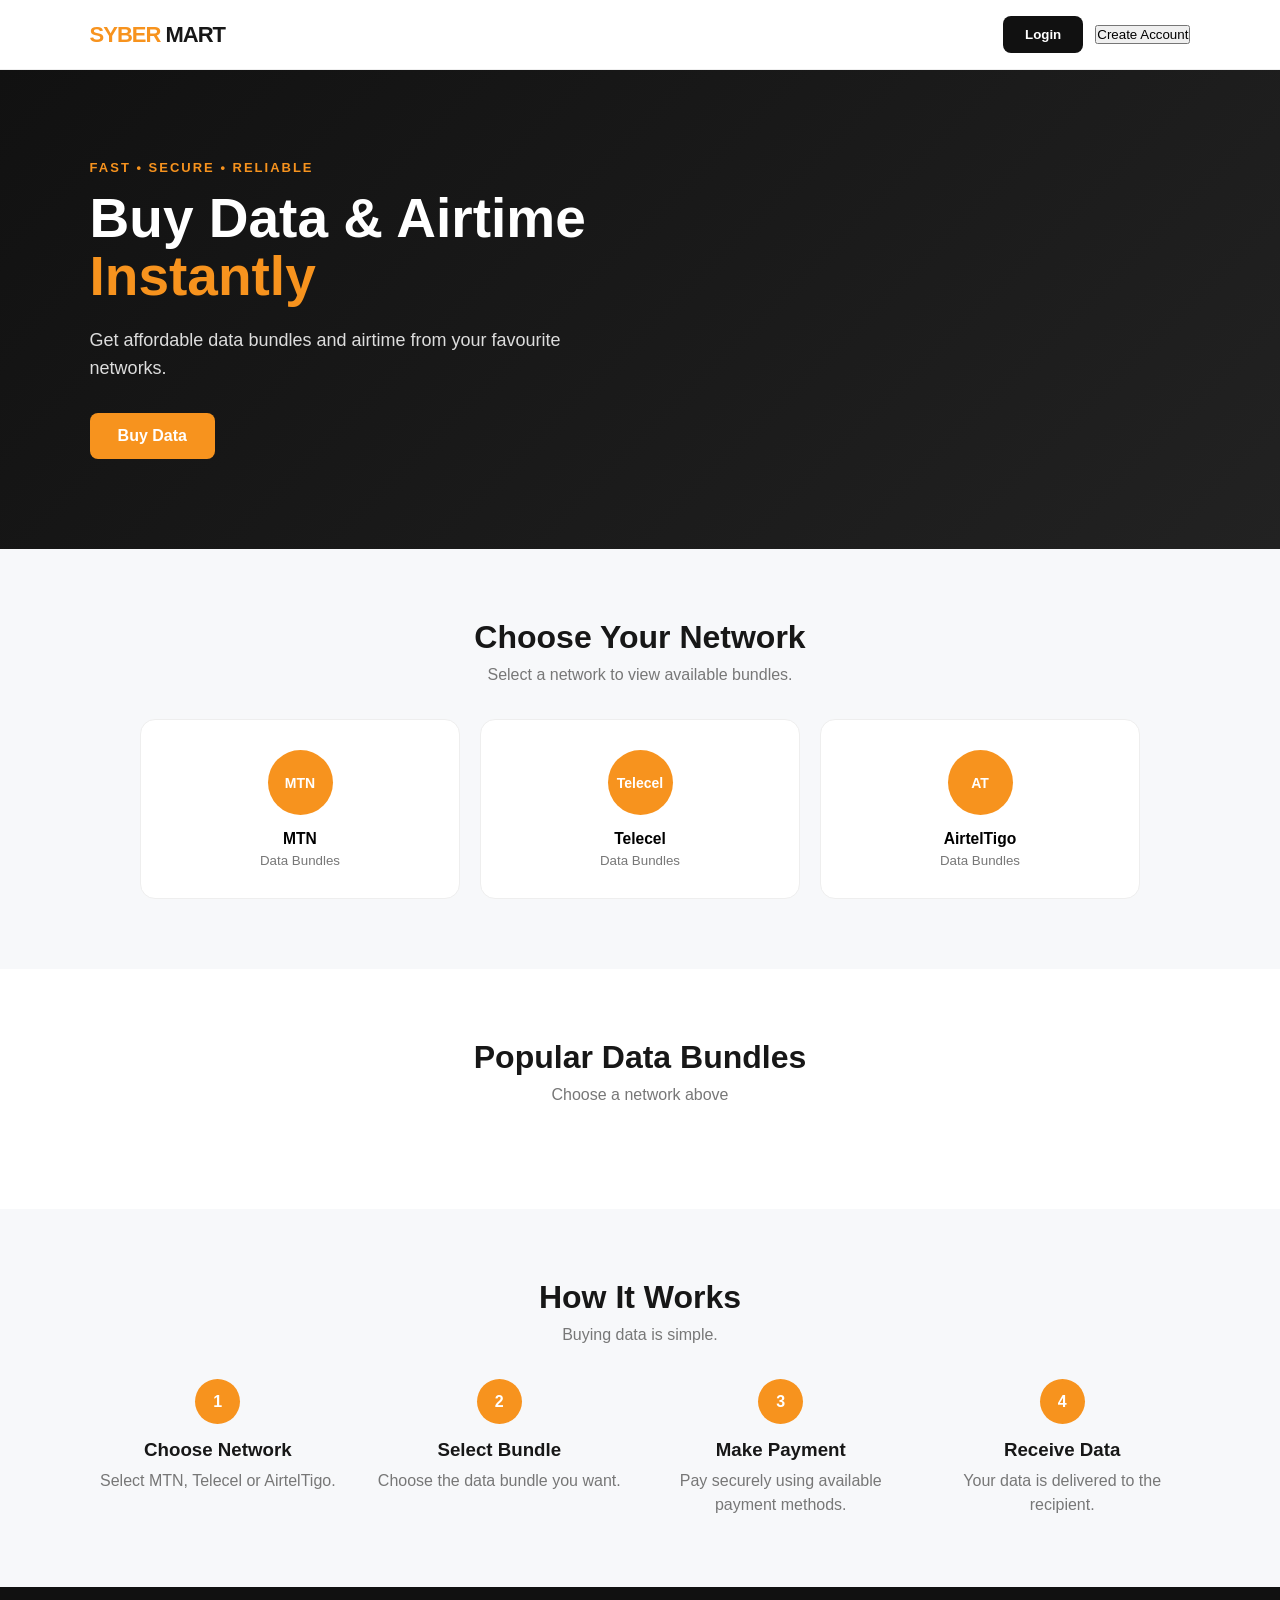
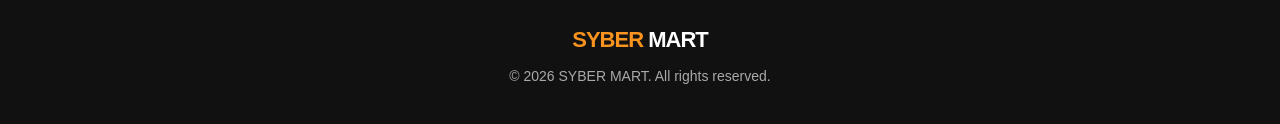
==== index.html @ 3a2d7b35 "Update index.html" ====
<!DOCTYPE html>
<html lang="en">
<head>
    <meta charset="UTF-8">
    <meta name="viewport" content="width=device-width, initial-scale=1.0">

    <title>SYBER MART - Data & Airtime</title>

    <link rel="stylesheet" href="style.css">
</head>

<body>

    <!-- HEADER -->
    <header class="header">
        <div class="logo">
            <span>SYBER</span> MART
        </div>

        <div class="header-actions">
            <button id="loginBtn" class="login-btn" type="button">
                Login
            </button>
            <button id="createAccountBtn" class="createAccount-btn" type="button">
                Create Account
            </button>
            <button id="menuBtn" class="menu-btn" type="button" aria-label="Open menu">
                ☰
            </button>
        </div>
    </header>

    <!-- HERO -->
    <section class="hero">
        <div class="hero-content">
            <p class="hero-small">FAST • SECURE • RELIABLE</p>

            <h1>
                Buy Data & Airtime
                <br>
                <span>Instantly</span>
            </h1>

            <p class="hero-text">
                Get affordable data bundles and airtime
                from your favourite networks.
            </p>

            <button class="hero-btn" type="button" onclick="scrollToBundles()">
                Buy Data
            </button>
        </div>
    </section>

    <!-- NETWORKS -->
    <section class="section">
        <div class="section-title">
            <h2>Choose Your Network</h2>
            <p>Select a network to view available bundles.</p>
        </div>

        <div class="network-grid">
            <button class="network-card mtn" type="button" onclick="selectNetwork('MTN')">
                <div class="network-logo">MTN</div>
                <h3>MTN</h3>
                <p>Data Bundles</p>
            </button>

            <button class="network-card telecel" type="button" onclick="selectNetwork('Telecel')">
                <div class="network-logo">Telecel</div>
                <h3>Telecel</h3>
                <p>Data Bundles</p>
            </button>

            <button class="network-card airteltigo" type="button" onclick="selectNetwork('AirtelTigo')">
                <div class="network-logo">AT</div>
                <h3>AirtelTigo</h3>
                <p>Data Bundles</p>
            </button>
        </div>
    </section>

    <!-- DATA BUNDLES -->
    <section class="section bundles-section" id="bundles">
        <div class="section-title">
            <h2>Popular Data Bundles</h2>
            <p id="selectedNetwork">Choose a network above</p>
        </div>

        <div id="bundleContainer" class="bundle-grid">
            <!-- Bundles are loaded by JavaScript -->
        </div>
    </section>

    <!-- HOW IT WORKS -->
    <section class="how-section">
        <div class="section-title">
            <h2>How It Works</h2>
            <p>Buying data is simple.</p>
        </div>

        <div class="steps">
            <div class="step">
                <div class="step-number">1</div>
                <h3>Choose Network</h3>
                <p>Select MTN, Telecel or AirtelTigo.</p>
            </div>

            <div class="step">
                <div class="step-number">2</div>
                <h3>Select Bundle</h3>
                <p>Choose the data bundle you want.</p>
            </div>

            <div class="step">
                <div class="step-number">3</div>
                <h3>Make Payment</h3>
                <p>Pay securely using available payment methods.</p>
            </div>

            <div class="step">
                <div class="step-number">4</div>
                <h3>Receive Data</h3>
                <p>Your data is delivered to the recipient.</p>
            </div>
        </div>
    </section>

    <!-- FOOTER -->
    <footer class="footer">
        <div class="logo">
            <span>SYBER</span> MART
        </div>
        <p>© 2026 SYBER MART. All rights reserved.</p>
    </footer>

    <!-- LOGIN MODAL -->
    <div id="loginModal" class="modal" role="dialog" aria-modal="true" aria-labelledby="loginTitle">
        <div class="modal-box">
            <button class="close-btn" type="button" onclick="closeLogin()" aria-label="Close login">×</button>

            <h2 id="loginTitle">Welcome Back</h2>
            <p>Login to your SYBER MART account.</p>

            <form id="loginForm">
                <input
                    type="email"
                    id="loginEmail"
                    name="email"
                    placeholder="Email address"
                    autocomplete="email"
                    required
                >

                <input
                    type="password"
                    id="loginPassword"
                    name="password"
                    placeholder="Password"
                    autocomplete="current-password"
                    required
                >

                <p id="loginMessage" role="status" aria-live="polite"></p>

                <button type="submit" class="submit-btn">
                    Login
                </button>
            </form>

            <p class="signup-text">
                Don't have an account?
                <a href="#createaccountmodal" id="showSignupLink">Create one</a>
            </p>
        </div>
    </div>

    <!-- CREATE ACCOUNT MODAL -->
    <div id="createaccountmodal" class="modal" role="dialog" aria-modal="true" aria-labelledby="signupTitle">
        <div class="modal-box">
            <button class="close-btn" type="button" onclick="closesignup()" aria-label="Close account creation">×</button>

            <h2 id="signupTitle">Welcome To SYBER MART</h2>
            <p>Create your SYBER MART account.</p>

            <form id="signupForm">
                <input
                    type="email"
                    id="signupEmail"
                    name="email"
                    placeholder="Email address"
                    autocomplete="email"
                    required
                >

                <input
                    type="password"
                    id="signupPassword"
                    name="new-password"
                    placeholder="Password (at least 6 characters)"
                    autocomplete="new-password"
                    minlength="6"
                    required
                >

                <p id="signupMessage" role="status" aria-live="polite"></p>

                <button type="submit" class="submit-btn">
                    Create Account
                </button>
            </form>

            <p class="signup-text">
                Already have an account?
                <a href="#loginModal" id="showLoginLink">Log in</a>
            </p>
        </div>
    </div>

    <!-- DATA PURCHASE MODAL -->
    <div id="purchaseModal" class="modal">
        <div class="modal-box">
            <button class="close-btn" type="button" onclick="closePurchase()" aria-label="Close purchase">×</button>

            <h2>Buy Data Bundle</h2>
            <p>Confirm your bundle and recipient details.</p>

            <div class="order-summary">
                <p>Network: <strong id="orderNetwork"></strong></p>
                <p>Bundle: <strong id="orderSize"></strong></p>
                <p>Price: <strong id="orderPrice"></strong></p>
            </div>

            <form id="purchaseForm">
                <label for="recipientPhone">Recipient phone number</label>
                <input
                    type="tel"
                    id="recipientPhone"
                    placeholder="e.g. 0241234567"
                    inputmode="tel"
                    autocomplete="tel"
                    required
                >

                <p id="purchaseMessage" role="status" aria-live="polite"></p>

                <button type="submit" class="submit-btn">
                    Place Order
                </button>
            </form>

            <p class="signup-text">
                Demo only — no payment will be taken and no data will be sent.
            </p>
        </div>
    </div>

    <script src="app.js"></script>

    <!-- Modal opening and switching; authentication is handled by app.js. -->
    <script>
        const loginModalElement = document.getElementById("loginModal");
        const signupModalElement = document.getElementById("createaccountmodal");

        function openLogin() {
            signupModalElement.style.display = "none";
            loginModalElement.style.display = "flex";
        }

        function closeLogin() {
            loginModalElement.style.display = "none";
        }

        function openSignup() {
            loginModalElement.style.display = "none";
            signupModalElement.style.display = "flex";
        }

        function closesignup() {
            signupModalElement.style.display = "none";
        }

        document.getElementById("loginBtn").addEventListener("click", openLogin);
        document.getElementById("createAccountBtn").addEventListener("click", openSignup);
        document.getElementById("showSignupLink").addEventListener("click", function (event) {
            event.preventDefault();
            openSignup();
        });
        document.getElementById("showLoginLink").addEventListener("click", function (event) {
            event.preventDefault();
            openLogin();
        });

        [loginModalElement, signupModalElement].forEach(function (modal) {
            modal.addEventListener("click", function (event) {
                if (event.target === modal) {
                    modal.style.display = "none";
                }
            });
        });
    </script>

</body>
</html>
---- style.css ----
* {
    margin: 0;
    padding: 0;
    box-sizing: border-box;
}

body {
    font-family: Arial, Helvetica, sans-serif;
    background: #f7f8fa;
    color: #171717;
}

/* =========================
   HEADER
========================= */

.header {
    height: 70px;
    background: #ffffff;
    display: flex;
    align-items: center;
    justify-content: space-between;
    padding: 0 7%;
    border-bottom: 1px solid #eeeeee;
    position: sticky;
    top: 0;
    z-index: 100;
}

.logo {
    font-size: 22px;
    font-weight: 800;
    letter-spacing: -1px;
}

.logo span {
    color: #f7931e;
}

.header-actions {
    display: flex;
    align-items: center;
    gap: 12px;
}

.login-btn {
    background: #111111;
    color: white;
    border: none;
    padding: 11px 22px;
    border-radius: 8px;
    cursor: pointer;
    font-weight: 600;
}

.menu-btn {
    display: none;
    border: none;
    background: none;
    font-size: 25px;
    cursor: pointer;
}

/* =========================
   HERO
========================= */

.hero {
    background: linear-gradient(
        135deg,
        #111111,
        #222222
    );

    color: white;
    padding: 90px 7%;
}

.hero-content {
    max-width: 650px;
}

.hero-small {
    color: #f7931e;
    font-weight: 700;
    font-size: 13px;
    letter-spacing: 2px;
    margin-bottom: 15px;
}

.hero h1 {
    font-size: 55px;
    line-height: 1.05;
    margin-bottom: 20px;
}

.hero h1 span {
    color: #f7931e;
}

.hero-text {
    font-size: 18px;
    line-height: 1.6;
    color: #dddddd;
    max-width: 500px;
    margin-bottom: 30px;
}

.hero-btn {
    background: #f7931e;
    color: white;
    border: none;
    padding: 14px 28px;
    border-radius: 8px;
    font-size: 16px;
    font-weight: 700;
    cursor: pointer;
}

/* =========================
   SECTIONS
========================= */

.section {
    padding: 70px 7%;
}

.section-title {
    text-align: center;
    margin-bottom: 35px;
}

.section-title h2 {
    font-size: 32px;
    margin-bottom: 10px;
}

.section-title p {
    color: #777777;
}

/* =========================
   NETWORKS
========================= */

.network-grid {
    display: grid;
    grid-template-columns: repeat(3, 1fr);
    gap: 20px;
    max-width: 1000px;
    margin: auto;
}

.network-card {
    background: white;
    border: 1px solid #eeeeee;
    border-radius: 15px;
    padding: 30px;
    cursor: pointer;
    text-align: center;
    transition: 0.2s;
}

.network-card:hover {
    transform: translateY(-5px);
    box-shadow: 0 10px 30px rgba(0,0,0,0.08);
}

.network-logo {
    width: 65px;
    height: 65px;
    margin: auto;
    margin-bottom: 15px;

    display: flex;
    align-items: center;
    justify-content: center;

    border-radius: 50%;

    background: #f7931e;
    color: white;

    font-weight: 800;
    font-size: 14px;
}

.network-card h3 {
    margin-bottom: 5px;
}

.network-card p {
    color: #777777;
}

/* =========================
   BUNDLES
========================= */

.bundles-section {
    background: #ffffff;
}

.bundle-grid {
    display: grid;
    grid-template-columns: repeat(4, 1fr);
    gap: 18px;
}

.bundle-card {
    background: #ffffff;
    border: 1px solid #eeeeee;
    border-radius: 12px;
    padding: 22px;
}

.bundle-network {
    color: #777777;
    font-size: 13px;
}

.bundle-size {
    font-size: 25px;
    font-weight: 800;
    margin: 10px 0;
}

.bundle-price {
    font-size: 18px;
    font-weight: 700;
    margin-bottom: 15px;
}

.buy-btn {
    width: 100%;
    background: #111111;
    color: white;
    border: none;
    padding: 11px;
    border-radius: 7px;
    cursor: pointer;
}

/* =========================
   HOW IT WORKS
========================= */

.how-section {
    padding: 70px 7%;
    background: #f7f8fa;
}

.steps {
    display: grid;
    grid-template-columns: repeat(4, 1fr);
    gap: 25px;
}

.step {
    text-align: center;
}

.step-number {
    width: 45px;
    height: 45px;

    margin: auto;
    margin-bottom: 15px;

    background: #f7931e;
    color: white;

    border-radius: 50%;

    display: flex;
    align-items: center;
    justify-content: center;

    font-weight: 800;
}

.step h3 {
    margin-bottom: 8px;
}

.step p {
    color: #777777;
    line-height: 1.5;
}

/* =========================
   FOOTER
========================= */

.footer {
    background: #111111;
    color: white;
    padding: 40px 7%;
    text-align: center;
}

.footer .logo {
    margin-bottom: 15px;
}

.footer p {
    color: #aaaaaa;
    font-size: 14px;
}

/* =========================
   MODAL
========================= */

.modal {
    display: none;

    position: fixed;
    inset: 0;

    background: rgba(0,0,0,0.6);

    align-items: center;
    justify-content: center;

    z-index: 500;
}

.modal-box {
    background: white;
    width: 90%;
    max-width: 420px;

    padding: 35px;

    border-radius: 15px;

    position: relative;
}

.modal-box h2 {
    margin-bottom: 8px;
}

.modal-box > p {
    color: #777777;
    margin-bottom: 20px;
}

.modal-box input {
    width: 100%;
    padding: 13px;
    margin-bottom: 12px;

    border: 1px solid #dddddd;
    border-radius: 7px;
}

.submit-btn {
    width: 100%;
    padding: 13px;

    background: #f7931e;
    color: white;

    border: none;
    border-radius: 7px;

    font-weight: 700;

    cursor: pointer;
}

.close-btn {
    position: absolute;
    top: 15px;
    right: 18px;

    border: none;
    background: none;

    font-size: 25px;

    cursor: pointer;
}

.signup-text {
    text-align: center;
    margin-top: 20px;
    font-size: 14px;
}

.signup-text a {
    color: #f7931e;
    font-weight: 700;
}

/* =========================
   MOBILE
========================= */

@media (max-width: 800px) {

    .header {
        padding: 0 5%;
    }

    .menu-btn {
        display: block;
    }

    .hero {
        padding: 65px 5%;
    }

    .hero h1 {
        font-size: 40px;
    }

    .section {
        padding: 55px 5%;
    }

    .network-grid {
        grid-template-columns: 1fr;
    }

    .bundle-grid {
        grid-template-columns: repeat(2, 1fr);
    }

    .steps {
        grid-template-columns: 1fr 1fr;
        gap: 35px 15px;
    }
}

@media (max-width: 500px) {

    .login-btn {
        padding: 9px 15px;
    }

    .bundle-grid {
        grid-template-columns: 1fr;
    }

    .steps {
        grid-template-columns: 1fr;
    }

}

/* DATA PURCHASE FORM */

.order-summary {
    background: #f7f8fa;
    border-radius: 10px;
    padding: 16px;
    margin-bottom: 20px;
}

.order-summary p {
    margin: 8px 0;
    color: #444;
}

#purchaseForm label {
    display: block;
    margin-bottom: 8px;
    font-weight: 600;
}

#purchaseMessage {
    margin: 10px 0;
    font-size: 14px;
    line-height: 1.5;
}

#purchaseForm .submit-btn {
    margin-top: 8px;
}

#purchaseModal .modal-box {
    max-height: 90vh;
    overflow-y: auto;
}

/* CREATE ACCOUNT BUTTON - MATCH LOGIN */

.create-account-btn,
.signup-btn,
.register-btn {
    background: #111111;
    color: #ffffff;
    border: none;
    padding: 11px 22px;
    border-radius: 8px;
    cursor: pointer;
    font-family: Arial, Helvetica, sans-serif;
    font-size: 14px;
    font-weight: 600;
    text-decoration: none;
    display: inline-block;
    text-align: center;
}

.create-account-btn:hover,
.signup-btn:hover,
.register-btn:hover {
    background: #292929;
}

@media (max-width: 500px) {
    .create-account-btn,
    .signup-btn,
    .register-btn {
        padding: 9px 15px;
    }
}
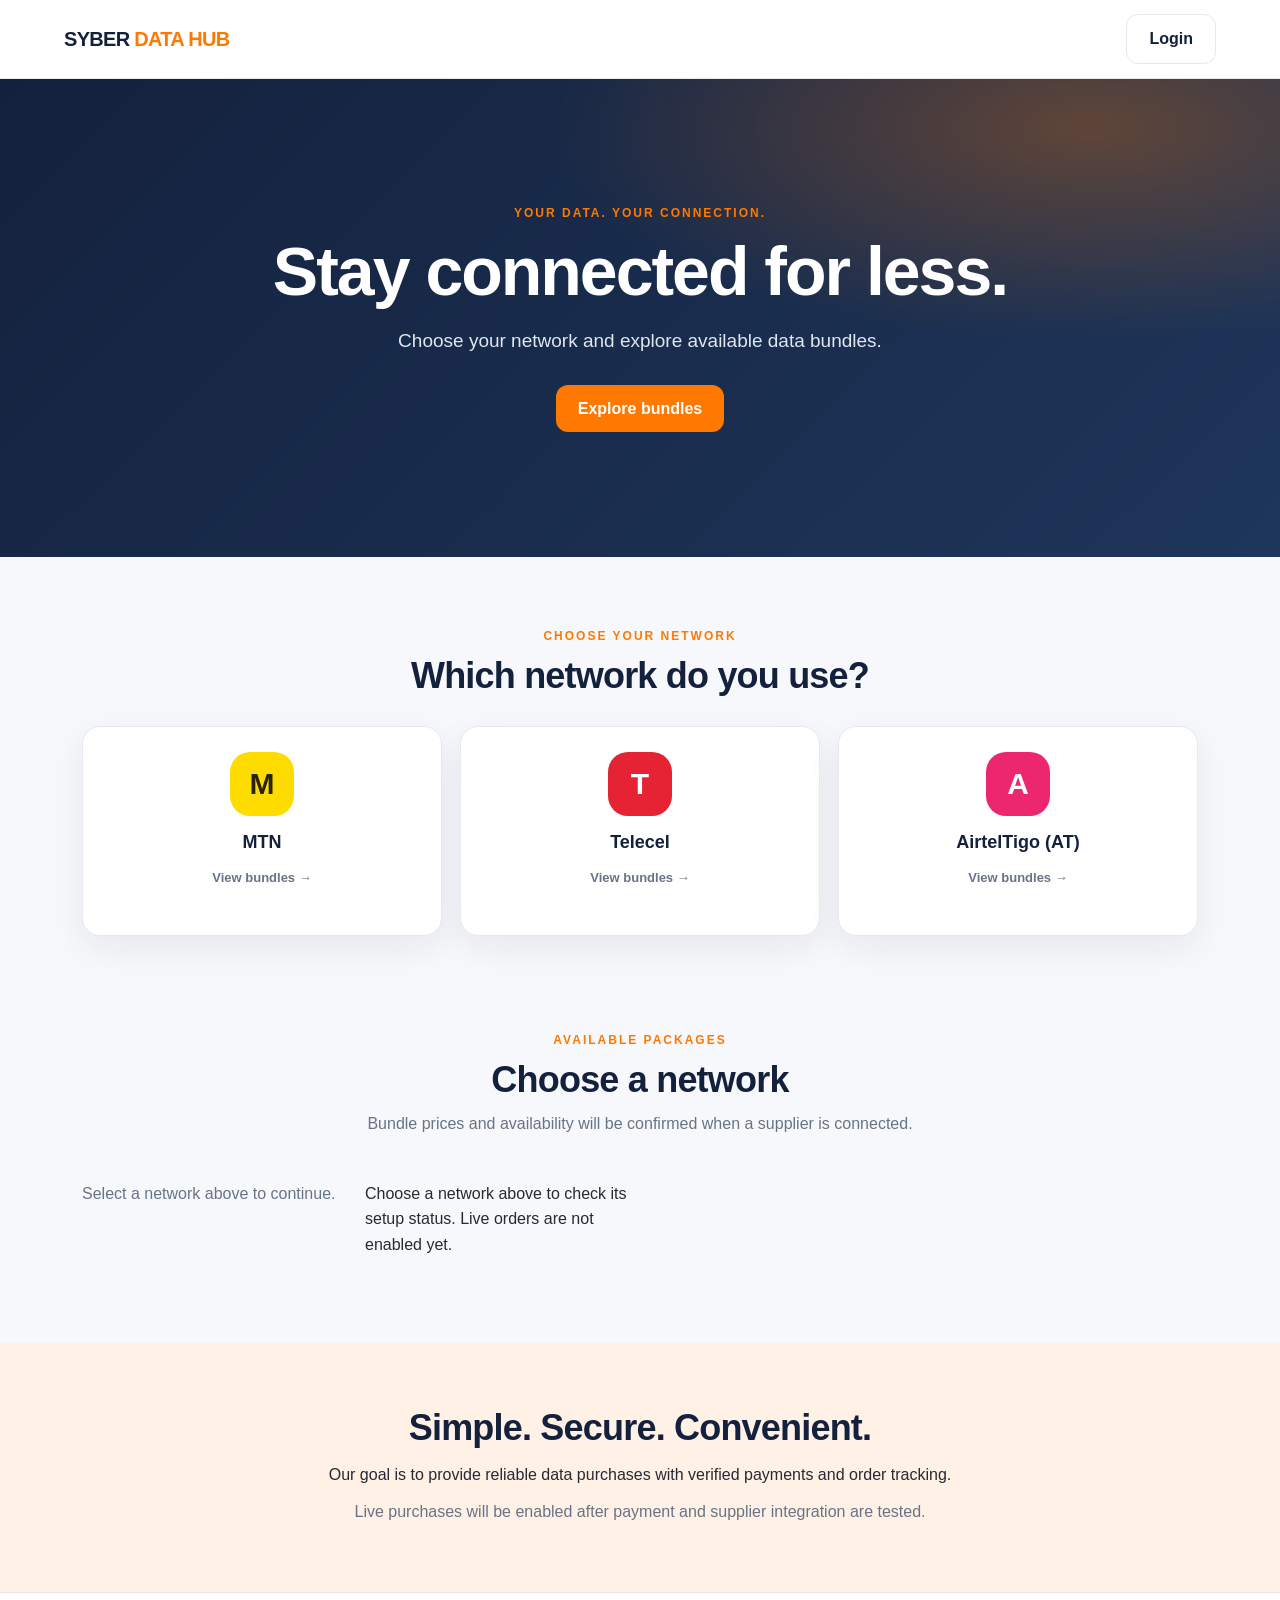
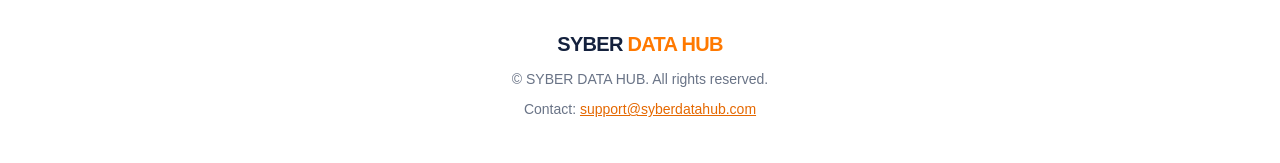
==== commit fba02e33: "Update index.html" ====
--- a/index.html
+++ b/index.html
@@ -1,304 +1,85 @@
+
 <!DOCTYPE html>
 <html lang="en">
 <head>
-    <meta charset="UTF-8">
-    <meta name="viewport" content="width=device-width, initial-scale=1.0">
+  <meta charset="UTF-8">
+  <meta name="viewport" content="width=device-width, initial-scale=1">
+  <meta name="theme-color" content="#ff7900">
+  <meta name="description" content="SYBER DATA HUB — Your destination for Ghana mobile data bundles.">
+  <title>SYBER DATA HUB | Buy Data Bundles</title>
+  <link rel="stylesheet" href="style.css">
+</head>
+<body>
+  <header class="site-header">
+    <a class="logo" href="#" aria-label="SYBER DATA HUB home">
+      SYBER <span>DATA HUB</span>
+    </a>
+    <button id="loginBtn" class="button button-outline" type="button">
+      Login
+    </button>
+  </header>
 
-    <title>SYBER MART - Data & Airtime</title>
-
-    <link rel="stylesheet" href="style.css">
-</head>
-
-<body>
-
-    <!-- HEADER -->
-    <header class="header">
-        <div class="logo">
-            <span>SYBER</span> MART
-        </div>
-
-        <div class="header-actions">
-            <button id="loginBtn" class="login-btn" type="button">
-                Login
-            </button>
-            <button id="createAccountBtn" class="createAccount-btn" type="button">
-                Create Account
-            </button>
-            <button id="menuBtn" class="menu-btn" type="button" aria-label="Open menu">
-                ☰
-            </button>
-        </div>
-    </header>
-
-    <!-- HERO -->
+  <main>
     <section class="hero">
-        <div class="hero-content">
-            <p class="hero-small">FAST • SECURE • RELIABLE</p>
-
-            <h1>
-                Buy Data & Airtime
-                <br>
-                <span>Instantly</span>
-            </h1>
-
-            <p class="hero-text">
-                Get affordable data bundles and airtime
-                from your favourite networks.
-            </p>
-
-            <button class="hero-btn" type="button" onclick="scrollToBundles()">
-                Buy Data
-            </button>
-        </div>
+      <p class="eyebrow">YOUR DATA. YOUR CONNECTION.</p>
+      <h1>Stay connected for less.</h1>
+      <p>Choose your network and explore available data bundles.</p>
+      <a class="button button-primary" href="#networks">Explore bundles</a>
     </section>
 
-    <!-- NETWORKS -->
-    <section class="section">
-        <div class="section-title">
-            <h2>Choose Your Network</h2>
-            <p>Select a network to view available bundles.</p>
-        </div>
+    <section id="networks" class="section">
+      <div class="section-heading">
+        <p class="eyebrow">CHOOSE YOUR NETWORK</p>
+        <h2>Which network do you use?</h2>
+      </div>
 
-        <div class="network-grid">
-            <button class="network-card mtn" type="button" onclick="selectNetwork('MTN')">
-                <div class="network-logo">MTN</div>
-                <h3>MTN</h3>
-                <p>Data Bundles</p>
-            </button>
+      <div class="network-grid">
+        <button class="network-card" type="button" data-network="MTN">
+          <span class="network-symbol mtn">M</span>
+          <span>MTN</span>
+          <span class="network-hint">View bundles →</span>
+        </button>
 
-            <button class="network-card telecel" type="button" onclick="selectNetwork('Telecel')">
-                <div class="network-logo">Telecel</div>
-                <h3>Telecel</h3>
-                <p>Data Bundles</p>
-            </button>
+        <button class="network-card" type="button" data-network="Telecel">
+          <span class="network-symbol telecel">T</span>
+          <span>Telecel</span>
+          <span class="network-hint">View bundles →</span>
+        </button>
 
-            <button class="network-card airteltigo" type="button" onclick="selectNetwork('AirtelTigo')">
-                <div class="network-logo">AT</div>
-                <h3>AirtelTigo</h3>
-                <p>Data Bundles</p>
-            </button>
-        </div>
+        <button class="network-card" type="button" data-network="AirtelTigo">
+          <span class="network-symbol airteltigo">A</span>
+          <span>AirtelTigo (AT)</span>
+          <span class="network-hint">View bundles →</span>
+        </button>
+      </div>
     </section>
 
-    <!-- DATA BUNDLES -->
-    <section class="section bundles-section" id="bundles">
-        <div class="section-title">
-            <h2>Popular Data Bundles</h2>
-            <p id="selectedNetwork">Choose a network above</p>
-        </div>
-
-        <div id="bundleContainer" class="bundle-grid">
-            <!-- Bundles are loaded by JavaScript -->
-        </div>
+    <section id="bundles" class="section bundles-section">
+      <div class="section-heading">
+        <p class="eyebrow">AVAILABLE PACKAGES</p>
+        <h2 id="selectedNetwork">Choose a network</h2>
+        <p id="bundleNotice" class="muted">
+          Bundle prices and availability will be confirmed when a supplier is connected.
+        </p>
+      </div>
+      <div id="bundleContainer" class="bundle-grid">
+        <p class="muted">Select a network above to continue.</p>
+      </div>
     </section>
 
-    <!-- HOW IT WORKS -->
-    <section class="how-section">
-        <div class="section-title">
-            <h2>How It Works</h2>
-            <p>Buying data is simple.</p>
-        </div>
+    <section class="trust-section">
+      <h2>Simple. Secure. Convenient.</h2>
+      <p>Our goal is to provide reliable data purchases with verified payments and order tracking.</p>
+      <p class="muted">Live purchases will be enabled after payment and supplier integration are tested.</p>
+    </section>
+  </main>
 
-        <div class="steps">
-            <div class="step">
-                <div class="step-number">1</div>
-                <h3>Choose Network</h3>
-                <p>Select MTN, Telecel or AirtelTigo.</p>
-            </div>
+  <footer class="site-footer">
+    <a class="logo footer-logo" href="#">SYBER <span>DATA HUB</span></a>
+    <p>© <span id="year"></span> SYBER DATA HUB. All rights reserved.</p>
+    <p>Contact: <a href="mailto:support@syberdatahub.com">support@syberdatahub.com</a></p>
+  </footer>
 
-            <div class="step">
-                <div class="step-number">2</div>
-                <h3>Select Bundle</h3>
-                <p>Choose the data bundle you want.</p>
-            </div>
-
-            <div class="step">
-                <div class="step-number">3</div>
-                <h3>Make Payment</h3>
-                <p>Pay securely using available payment methods.</p>
-            </div>
-
-            <div class="step">
-                <div class="step-number">4</div>
-                <h3>Receive Data</h3>
-                <p>Your data is delivered to the recipient.</p>
-            </div>
-        </div>
-    </section>
-
-    <!-- FOOTER -->
-    <footer class="footer">
-        <div class="logo">
-            <span>SYBER</span> MART
-        </div>
-        <p>© 2026 SYBER MART. All rights reserved.</p>
-    </footer>
-
-    <!-- LOGIN MODAL -->
-    <div id="loginModal" class="modal" role="dialog" aria-modal="true" aria-labelledby="loginTitle">
-        <div class="modal-box">
-            <button class="close-btn" type="button" onclick="closeLogin()" aria-label="Close login">×</button>
-
-            <h2 id="loginTitle">Welcome Back</h2>
-            <p>Login to your SYBER MART account.</p>
-
-            <form id="loginForm">
-                <input
-                    type="email"
-                    id="loginEmail"
-                    name="email"
-                    placeholder="Email address"
-                    autocomplete="email"
-                    required
-                >
-
-                <input
-                    type="password"
-                    id="loginPassword"
-                    name="password"
-                    placeholder="Password"
-                    autocomplete="current-password"
-                    required
-                >
-
-                <p id="loginMessage" role="status" aria-live="polite"></p>
-
-                <button type="submit" class="submit-btn">
-                    Login
-                </button>
-            </form>
-
-            <p class="signup-text">
-                Don't have an account?
-                <a href="#createaccountmodal" id="showSignupLink">Create one</a>
-            </p>
-        </div>
-    </div>
-
-    <!-- CREATE ACCOUNT MODAL -->
-    <div id="createaccountmodal" class="modal" role="dialog" aria-modal="true" aria-labelledby="signupTitle">
-        <div class="modal-box">
-            <button class="close-btn" type="button" onclick="closesignup()" aria-label="Close account creation">×</button>
-
-            <h2 id="signupTitle">Welcome To SYBER MART</h2>
-            <p>Create your SYBER MART account.</p>
-
-            <form id="signupForm">
-                <input
-                    type="email"
-                    id="signupEmail"
-                    name="email"
-                    placeholder="Email address"
-                    autocomplete="email"
-                    required
-                >
-
-                <input
-                    type="password"
-                    id="signupPassword"
-                    name="new-password"
-                    placeholder="Password (at least 6 characters)"
-                    autocomplete="new-password"
-                    minlength="6"
-                    required
-                >
-
-                <p id="signupMessage" role="status" aria-live="polite"></p>
-
-                <button type="submit" class="submit-btn">
-                    Create Account
-                </button>
-            </form>
-
-            <p class="signup-text">
-                Already have an account?
-                <a href="#loginModal" id="showLoginLink">Log in</a>
-            </p>
-        </div>
-    </div>
-
-    <!-- DATA PURCHASE MODAL -->
-    <div id="purchaseModal" class="modal">
-        <div class="modal-box">
-            <button class="close-btn" type="button" onclick="closePurchase()" aria-label="Close purchase">×</button>
-
-            <h2>Buy Data Bundle</h2>
-            <p>Confirm your bundle and recipient details.</p>
-
-            <div class="order-summary">
-                <p>Network: <strong id="orderNetwork"></strong></p>
-                <p>Bundle: <strong id="orderSize"></strong></p>
-                <p>Price: <strong id="orderPrice"></strong></p>
-            </div>
-
-            <form id="purchaseForm">
-                <label for="recipientPhone">Recipient phone number</label>
-                <input
-                    type="tel"
-                    id="recipientPhone"
-                    placeholder="e.g. 0241234567"
-                    inputmode="tel"
-                    autocomplete="tel"
-                    required
-                >
-
-                <p id="purchaseMessage" role="status" aria-live="polite"></p>
-
-                <button type="submit" class="submit-btn">
-                    Place Order
-                </button>
-            </form>
-
-            <p class="signup-text">
-                Demo only — no payment will be taken and no data will be sent.
-            </p>
-        </div>
-    </div>
-
-    <script src="app.js"></script>
-
-    <!-- Modal opening and switching; authentication is handled by app.js. -->
-    <script>
-        const loginModalElement = document.getElementById("loginModal");
-        const signupModalElement = document.getElementById("createaccountmodal");
-
-        function openLogin() {
-            signupModalElement.style.display = "none";
-            loginModalElement.style.display = "flex";
-        }
-
-        function closeLogin() {
-            loginModalElement.style.display = "none";
-        }
-
-        function openSignup() {
-            loginModalElement.style.display = "none";
-            signupModalElement.style.display = "flex";
-        }
-
-        function closesignup() {
-            signupModalElement.style.display = "none";
-        }
-
-        document.getElementById("loginBtn").addEventListener("click", openLogin);
-        document.getElementById("createAccountBtn").addEventListener("click", openSignup);
-        document.getElementById("showSignupLink").addEventListener("click", function (event) {
-            event.preventDefault();
-            openSignup();
-        });
-        document.getElementById("showLoginLink").addEventListener("click", function (event) {
-            event.preventDefault();
-            openLogin();
-        });
-
-        [loginModalElement, signupModalElement].forEach(function (modal) {
-            modal.addEventListener("click", function (event) {
-                if (event.target === modal) {
-                    modal.style.display = "none";
-                }
-            });
-        });
-    </script>
-
+  <script type="module" src="app.js"></script>
 </body>
-</html>+</html>
--- a/style.css
+++ b/style.css
@@ -1,521 +1,368 @@
+
+:root {
+  --primary: #ff7900;
+  --primary-dark: #e56800;
+  --navy: #14213d;
+  --text: #252a34;
+  --muted: #697386;
+  --background: #f7f8fb;
+  --white: #ffffff;
+  --border: #e6e9ef;
+  --radius: 18px;
+  --shadow: 0 12px 35px rgba(20, 33, 61, 0.07);
+}
+
 * {
-    margin: 0;
-    padding: 0;
-    box-sizing: border-box;
+  box-sizing: border-box;
+}
+
+html {
+  scroll-behavior: smooth;
+  scroll-padding-top: 90px;
 }
 
 body {
-    font-family: Arial, Helvetica, sans-serif;
-    background: #f7f8fa;
-    color: #171717;
-}
-
-/* =========================
-   HEADER
-========================= */
-
-.header {
-    height: 70px;
-    background: #ffffff;
-    display: flex;
-    align-items: center;
-    justify-content: space-between;
-    padding: 0 7%;
-    border-bottom: 1px solid #eeeeee;
-    position: sticky;
-    top: 0;
-    z-index: 100;
+  margin: 0;
+  font-family: -apple-system, BlinkMacSystemFont, "Segoe UI", Roboto,
+    Arial, sans-serif;
+  color: var(--text);
+  background: var(--background);
+  line-height: 1.6;
+}
+
+a {
+  color: inherit;
+}
+
+button,
+input {
+  font: inherit;
+}
+
+button {
+  cursor: pointer;
+}
+
+.site-header {
+  min-height: 76px;
+  padding: 14px clamp(18px, 5vw, 72px);
+  display: flex;
+  align-items: center;
+  justify-content: space-between;
+  gap: 18px;
+  background: var(--white);
+  border-bottom: 1px solid var(--border);
+  position: sticky;
+  top: 0;
+  z-index: 10;
 }
 
 .logo {
-    font-size: 22px;
-    font-weight: 800;
+  text-decoration: none;
+  font-weight: 900;
+  letter-spacing: -0.7px;
+  font-size: 20px;
+  color: var(--navy);
+}
+
+.logo span {
+  color: var(--primary);
+}
+
+.button {
+  display: inline-flex;
+  align-items: center;
+  justify-content: center;
+  min-height: 46px;
+  padding: 11px 22px;
+  border: 0;
+  border-radius: 12px;
+  text-decoration: none;
+  font-weight: 750;
+  transition: transform 0.18s ease, background 0.18s ease;
+}
+
+.button:hover {
+  transform: translateY(-1px);
+}
+
+.button-primary {
+  background: var(--primary);
+  color: var(--white);
+}
+
+.button-primary:hover {
+  background: var(--primary-dark);
+}
+
+.button-outline {
+  color: var(--navy);
+  background: var(--white);
+  border: 1px solid var(--border);
+}
+
+.hero {
+  padding: clamp(65px, 10vw, 125px) 22px;
+  text-align: center;
+  color: var(--white);
+  background:
+    radial-gradient(ellipse at 85% 10%, rgba(255, 121, 0, 0.3), transparent 35%),
+    linear-gradient(135deg, #14213d 0%, #1e365b 100%);
+}
+
+.hero h1 {
+  max-width: 800px;
+  margin: 12px auto 18px;
+  font-size: clamp(38px, 7vw, 68px);
+  line-height: 1.08;
+  letter-spacing: -2px;
+}
+
+.hero > p:not(.eyebrow) {
+  max-width: 570px;
+  margin: 0 auto 28px;
+  color: #e0e6f0;
+  font-size: clamp(16px, 2.5vw, 19px);
+}
+
+.eyebrow {
+  margin: 0;
+  color: var(--primary);
+  font-size: 12px;
+  font-weight: 850;
+  letter-spacing: 2px;
+}
+
+.section {
+  max-width: 1160px;
+  margin: 0 auto;
+  padding: 70px 22px;
+}
+
+.section-heading {
+  margin-bottom: 28px;
+  text-align: center;
+}
+
+.section-heading h2,
+.trust-section h2 {
+  margin: 8px 0;
+  color: var(--navy);
+  font-size: clamp(26px, 4vw, 36px);
+  letter-spacing: -0.8px;
+  line-height: 1.2;
+}
+
+.section-heading > p:not(.eyebrow) {
+  max-width: 650px;
+  margin: 10px auto 0;
+}
+
+.network-grid {
+  display: grid;
+  grid-template-columns: repeat(3, minmax(0, 1fr));
+  gap: 18px;
+}
+
+.network-card {
+  display: flex;
+  align-items: center;
+  flex-direction: column;
+  gap: 12px;
+  min-height: 210px;
+  padding: 25px 14px;
+  background: var(--white);
+  color: var(--navy);
+  border: 1px solid var(--border);
+  border-radius: var(--radius);
+  font-size: 18px;
+  font-weight: 800;
+  box-shadow: var(--shadow);
+  transition: transform 0.2s ease, border-color 0.2s ease;
+}
+
+.network-card:hover,
+.network-card:focus-visible {
+  transform: translateY(-4px);
+  border-color: var(--primary);
+  outline: none;
+}
+
+.network-symbol {
+  width: 64px;
+  height: 64px;
+  display: grid;
+  place-items: center;
+  border-radius: 20px;
+  font-size: 30px;
+  font-weight: 900;
+}
+
+.mtn {
+  color: #292400;
+  background: #ffdc00;
+}
+
+.telecel {
+  color: var(--white);
+  background: #e52335;
+}
+
+.airteltigo {
+  color: var(--white);
+  background: #ed276f;
+}
+
+.network-hint {
+  color: var(--muted);
+  font-size: 13px;
+  font-weight: 600;
+}
+
+.bundles-section {
+  padding-top: 25px;
+}
+
+.bundle-grid {
+  display: grid;
+  grid-template-columns: repeat(4, minmax(0, 1fr));
+  gap: 16px;
+}
+
+.bundle-card {
+  padding: 24px 16px;
+  text-align: center;
+  background: var(--white);
+  border: 1px solid var(--border);
+  border-radius: var(--radius);
+  box-shadow: var(--shadow);
+}
+
+.bundle-network {
+  color: var(--muted);
+  font-size: 14px;
+  font-weight: 700;
+}
+
+.bundle-size {
+  margin: 10px 0;
+  color: var(--navy);
+  font-size: 30px;
+  font-weight: 900;
+}
+
+.bundle-price {
+  margin-bottom: 18px;
+  color: var(--primary-dark);
+  font-size: 21px;
+  font-weight: 850;
+}
+
+.buy-btn {
+  width: 100%;
+  padding: 12px 10px;
+  color: var(--white);
+  background: var(--primary);
+  border: 0;
+  border-radius: 10px;
+  font-weight: 800;
+}
+
+.buy-btn:hover {
+  background: var(--primary-dark);
+}
+
+.buy-btn:focus-visible,
+.button:focus-visible {
+  outline: 3px solid rgba(255, 121, 0, 0.4);
+  outline-offset: 3px;
+}
+
+.muted {
+  color: var(--muted);
+}
+
+.trust-section {
+  padding: 55px 22px;
+  text-align: center;
+  background: #fff1e5;
+}
+
+.trust-section p {
+  max-width: 680px;
+  margin: 12px auto;
+}
+
+.site-footer {
+  padding: 35px 20px;
+  text-align: center;
+  background: var(--white);
+  border-top: 1px solid var(--border);
+}
+
+.footer-logo {
+  display: inline-block;
+}
+
+.site-footer p {
+  margin: 8px 0;
+  color: var(--muted);
+  font-size: 14px;
+}
+
+.site-footer a:not(.logo) {
+  color: var(--primary-dark);
+  overflow-wrap: anywhere;
+}
+
+@media (max-width: 800px) {
+  .network-grid {
+    grid-template-columns: 1fr;
+  }
+
+  .network-card {
+    min-height: auto;
+    flex-direction: row;
+    justify-content: flex-start;
+    text-align: left;
+    padding: 16px;
+  }
+
+  .network-symbol {
+    flex: 0 0 54px;
+    width: 54px;
+    height: 54px;
+    border-radius: 15px;
+  }
+
+  .network-hint {
+    margin-left: auto;
+    text-align: right;
+  }
+
+  .bundle-grid {
+    grid-template-columns: repeat(2, minmax(0, 1fr));
+  }
+}
+
+@media (max-width: 380px) {
+  .logo {
+    font-size: 17px;
+  }
+
+  .site-header {
+    padding: 12px 14px;
+  }
+
+  .button {
+    padding: 10px 15px;
+  }
+
+  .bundle-grid {
+    grid-template-columns: 1fr;
+  }
+
+  .hero h1 {
     letter-spacing: -1px;
-}
-
-.logo span {
-    color: #f7931e;
-}
-
-.header-actions {
-    display: flex;
-    align-items: center;
-    gap: 12px;
-}
-
-.login-btn {
-    background: #111111;
-    color: white;
-    border: none;
-    padding: 11px 22px;
-    border-radius: 8px;
-    cursor: pointer;
-    font-weight: 600;
-}
-
-.menu-btn {
-    display: none;
-    border: none;
-    background: none;
-    font-size: 25px;
-    cursor: pointer;
-}
-
-/* =========================
-   HERO
-========================= */
-
-.hero {
-    background: linear-gradient(
-        135deg,
-        #111111,
-        #222222
-    );
-
-    color: white;
-    padding: 90px 7%;
-}
-
-.hero-content {
-    max-width: 650px;
-}
-
-.hero-small {
-    color: #f7931e;
-    font-weight: 700;
-    font-size: 13px;
-    letter-spacing: 2px;
-    margin-bottom: 15px;
-}
-
-.hero h1 {
-    font-size: 55px;
-    line-height: 1.05;
-    margin-bottom: 20px;
-}
-
-.hero h1 span {
-    color: #f7931e;
-}
-
-.hero-text {
-    font-size: 18px;
-    line-height: 1.6;
-    color: #dddddd;
-    max-width: 500px;
-    margin-bottom: 30px;
-}
-
-.hero-btn {
-    background: #f7931e;
-    color: white;
-    border: none;
-    padding: 14px 28px;
-    border-radius: 8px;
-    font-size: 16px;
-    font-weight: 700;
-    cursor: pointer;
-}
-
-/* =========================
-   SECTIONS
-========================= */
-
-.section {
-    padding: 70px 7%;
-}
-
-.section-title {
-    text-align: center;
-    margin-bottom: 35px;
-}
-
-.section-title h2 {
-    font-size: 32px;
-    margin-bottom: 10px;
-}
-
-.section-title p {
-    color: #777777;
-}
-
-/* =========================
-   NETWORKS
-========================= */
-
-.network-grid {
-    display: grid;
-    grid-template-columns: repeat(3, 1fr);
-    gap: 20px;
-    max-width: 1000px;
-    margin: auto;
-}
-
-.network-card {
-    background: white;
-    border: 1px solid #eeeeee;
-    border-radius: 15px;
-    padding: 30px;
-    cursor: pointer;
-    text-align: center;
-    transition: 0.2s;
-}
-
-.network-card:hover {
-    transform: translateY(-5px);
-    box-shadow: 0 10px 30px rgba(0,0,0,0.08);
-}
-
-.network-logo {
-    width: 65px;
-    height: 65px;
-    margin: auto;
-    margin-bottom: 15px;
-
-    display: flex;
-    align-items: center;
-    justify-content: center;
-
-    border-radius: 50%;
-
-    background: #f7931e;
-    color: white;
-
-    font-weight: 800;
-    font-size: 14px;
-}
-
-.network-card h3 {
-    margin-bottom: 5px;
-}
-
-.network-card p {
-    color: #777777;
-}
-
-/* =========================
-   BUNDLES
-========================= */
-
-.bundles-section {
-    background: #ffffff;
-}
-
-.bundle-grid {
-    display: grid;
-    grid-template-columns: repeat(4, 1fr);
-    gap: 18px;
-}
-
-.bundle-card {
-    background: #ffffff;
-    border: 1px solid #eeeeee;
-    border-radius: 12px;
-    padding: 22px;
-}
-
-.bundle-network {
-    color: #777777;
-    font-size: 13px;
-}
-
-.bundle-size {
-    font-size: 25px;
-    font-weight: 800;
-    margin: 10px 0;
-}
-
-.bundle-price {
-    font-size: 18px;
-    font-weight: 700;
-    margin-bottom: 15px;
-}
-
-.buy-btn {
-    width: 100%;
-    background: #111111;
-    color: white;
-    border: none;
-    padding: 11px;
-    border-radius: 7px;
-    cursor: pointer;
-}
-
-/* =========================
-   HOW IT WORKS
-========================= */
-
-.how-section {
-    padding: 70px 7%;
-    background: #f7f8fa;
-}
-
-.steps {
-    display: grid;
-    grid-template-columns: repeat(4, 1fr);
-    gap: 25px;
-}
-
-.step {
-    text-align: center;
-}
-
-.step-number {
-    width: 45px;
-    height: 45px;
-
-    margin: auto;
-    margin-bottom: 15px;
-
-    background: #f7931e;
-    color: white;
-
-    border-radius: 50%;
-
-    display: flex;
-    align-items: center;
-    justify-content: center;
-
-    font-weight: 800;
-}
-
-.step h3 {
-    margin-bottom: 8px;
-}
-
-.step p {
-    color: #777777;
-    line-height: 1.5;
-}
-
-/* =========================
-   FOOTER
-========================= */
-
-.footer {
-    background: #111111;
-    color: white;
-    padding: 40px 7%;
-    text-align: center;
-}
-
-.footer .logo {
-    margin-bottom: 15px;
-}
-
-.footer p {
-    color: #aaaaaa;
-    font-size: 14px;
-}
-
-/* =========================
-   MODAL
-========================= */
-
-.modal {
-    display: none;
-
-    position: fixed;
-    inset: 0;
-
-    background: rgba(0,0,0,0.6);
-
-    align-items: center;
-    justify-content: center;
-
-    z-index: 500;
-}
-
-.modal-box {
-    background: white;
-    width: 90%;
-    max-width: 420px;
-
-    padding: 35px;
-
-    border-radius: 15px;
-
-    position: relative;
-}
-
-.modal-box h2 {
-    margin-bottom: 8px;
-}
-
-.modal-box > p {
-    color: #777777;
-    margin-bottom: 20px;
-}
-
-.modal-box input {
-    width: 100%;
-    padding: 13px;
-    margin-bottom: 12px;
-
-    border: 1px solid #dddddd;
-    border-radius: 7px;
-}
-
-.submit-btn {
-    width: 100%;
-    padding: 13px;
-
-    background: #f7931e;
-    color: white;
-
-    border: none;
-    border-radius: 7px;
-
-    font-weight: 700;
-
-    cursor: pointer;
-}
-
-.close-btn {
-    position: absolute;
-    top: 15px;
-    right: 18px;
-
-    border: none;
-    background: none;
-
-    font-size: 25px;
-
-    cursor: pointer;
-}
-
-.signup-text {
-    text-align: center;
-    margin-top: 20px;
-    font-size: 14px;
-}
-
-.signup-text a {
-    color: #f7931e;
-    font-weight: 700;
-}
-
-/* =========================
-   MOBILE
-========================= */
-
-@media (max-width: 800px) {
-
-    .header {
-        padding: 0 5%;
-    }
-
-    .menu-btn {
-        display: block;
-    }
-
-    .hero {
-        padding: 65px 5%;
-    }
-
-    .hero h1 {
-        font-size: 40px;
-    }
-
-    .section {
-        padding: 55px 5%;
-    }
-
-    .network-grid {
-        grid-template-columns: 1fr;
-    }
-
-    .bundle-grid {
-        grid-template-columns: repeat(2, 1fr);
-    }
-
-    .steps {
-        grid-template-columns: 1fr 1fr;
-        gap: 35px 15px;
-    }
-}
-
-@media (max-width: 500px) {
-
-    .login-btn {
-        padding: 9px 15px;
-    }
-
-    .bundle-grid {
-        grid-template-columns: 1fr;
-    }
-
-    .steps {
-        grid-template-columns: 1fr;
-    }
-
-}
-
-/* DATA PURCHASE FORM */
-
-.order-summary {
-    background: #f7f8fa;
-    border-radius: 10px;
-    padding: 16px;
-    margin-bottom: 20px;
-}
-
-.order-summary p {
-    margin: 8px 0;
-    color: #444;
-}
-
-#purchaseForm label {
-    display: block;
-    margin-bottom: 8px;
-    font-weight: 600;
-}
-
-#purchaseMessage {
-    margin: 10px 0;
-    font-size: 14px;
-    line-height: 1.5;
-}
-
-#purchaseForm .submit-btn {
-    margin-top: 8px;
-}
-
-#purchaseModal .modal-box {
-    max-height: 90vh;
-    overflow-y: auto;
-}
-
-/* CREATE ACCOUNT BUTTON - MATCH LOGIN */
-
-.create-account-btn,
-.signup-btn,
-.register-btn {
-    background: #111111;
-    color: #ffffff;
-    border: none;
-    padding: 11px 22px;
-    border-radius: 8px;
-    cursor: pointer;
-    font-family: Arial, Helvetica, sans-serif;
-    font-size: 14px;
-    font-weight: 600;
-    text-decoration: none;
-    display: inline-block;
-    text-align: center;
-}
-
-.create-account-btn:hover,
-.signup-btn:hover,
-.register-btn:hover {
-    background: #292929;
-}
-
-@media (max-width: 500px) {
-    .create-account-btn,
-    .signup-btn,
-    .register-btn {
-        padding: 9px 15px;
-    }
-}
-
+  }
+}
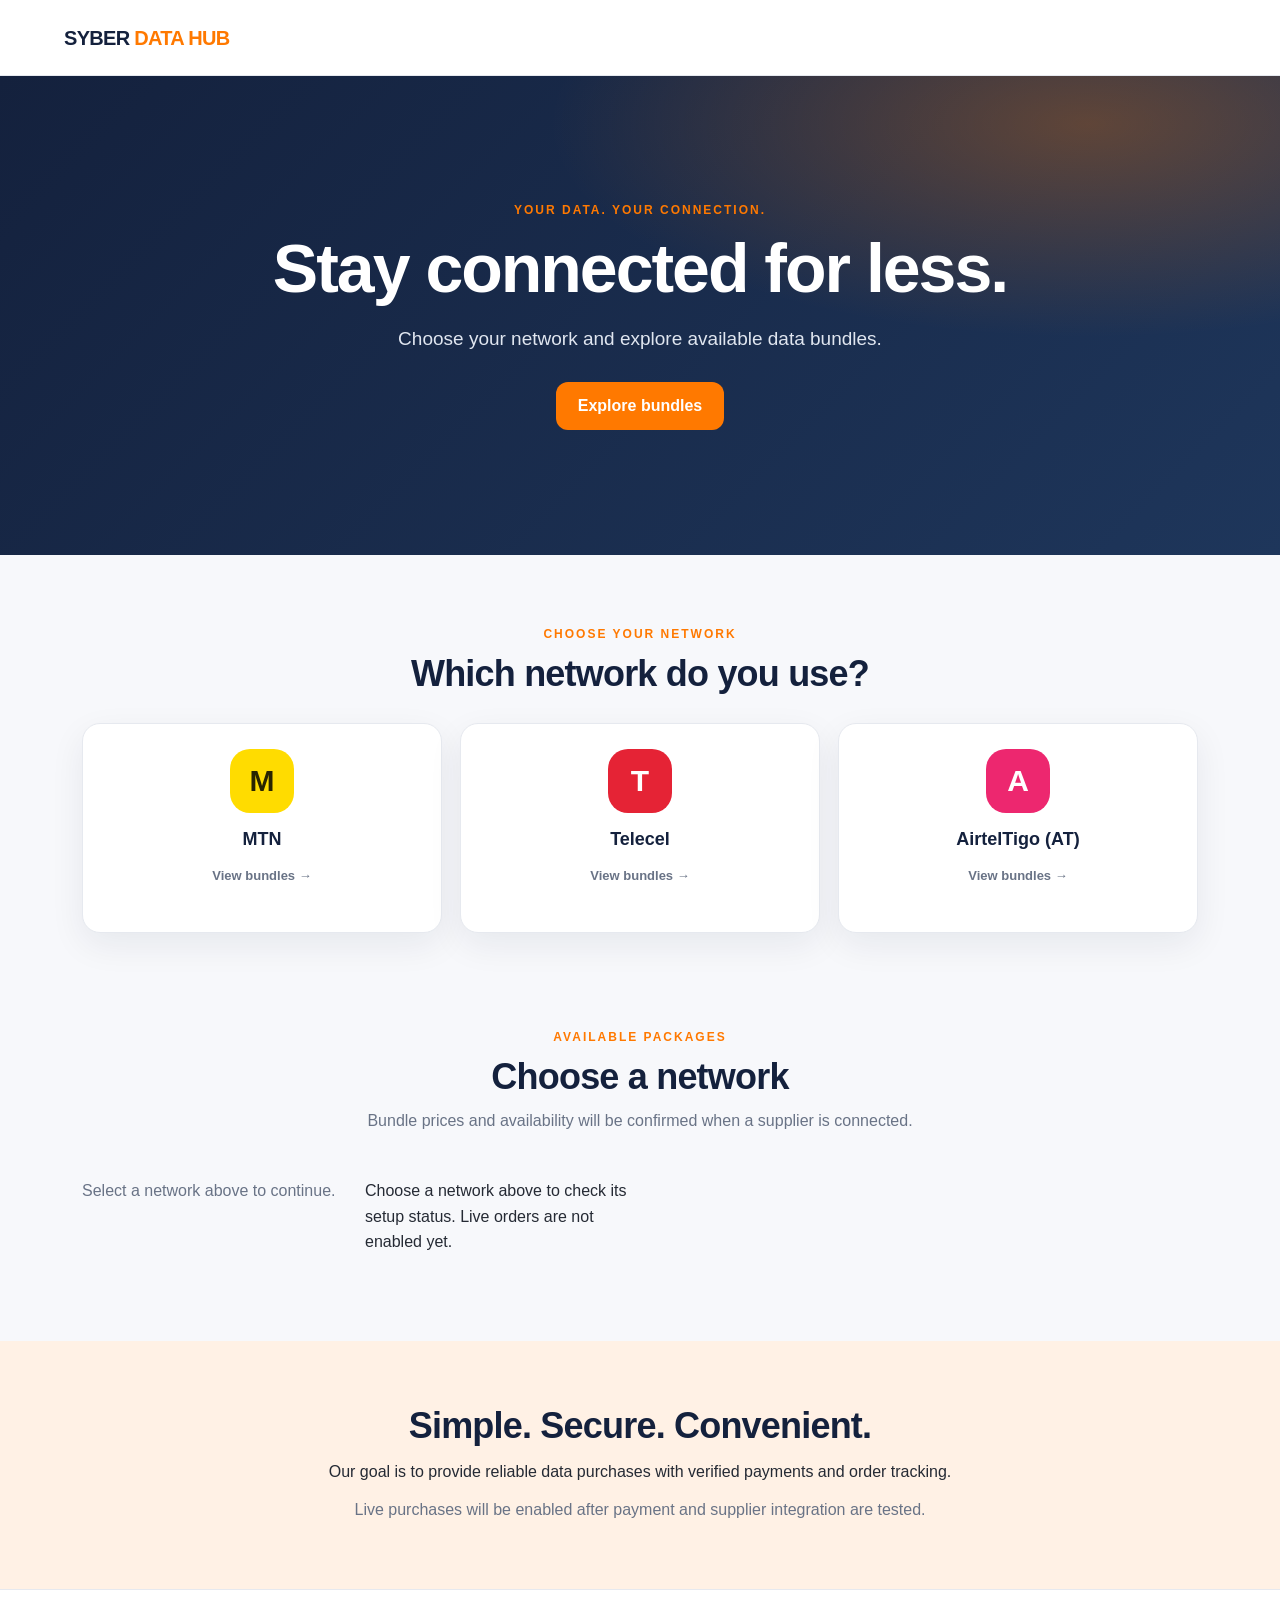
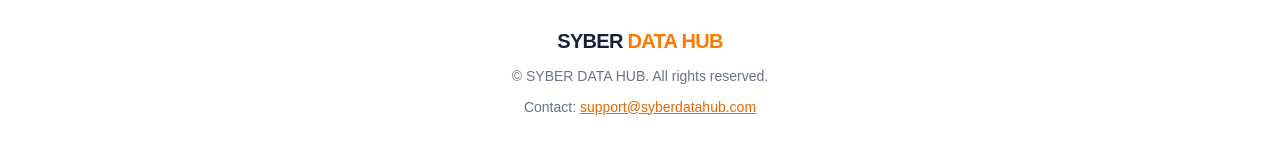
==== commit bd72f2f5: "Update index.html" ====
--- a/index.html
+++ b/index.html
@@ -14,9 +14,42 @@
     <a class="logo" href="#" aria-label="SYBER DATA HUB home">
       SYBER <span>DATA HUB</span>
     </a>
-    <button id="loginBtn" class="button button-outline" type="button">
-      Login
+   
+<!-- Customer Login and Registration Modal -->
+<div id="authModal" class="auth-modal" hidden>
+  <div class="auth-box">
+    <button type="button" id="closeAuthBtn" aria-label="Close">✕</button>
+
+    <h2 id="authTitle">Customer Login</h2>
+
+    <form id="authForm">
+      <div id="nameField" hidden>
+        <label for="authName">Full name</label>
+        <input id="authName" type="text" autocomplete="name">
+      </div>
+
+      <div id="phoneField" hidden>
+        <label for="authPhone">Phone number</label>
+        <input id="authPhone" type="tel" autocomplete="tel">
+      </div>
+
+      <label for="authEmail">Email address</label>
+      <input id="authEmail" type="email" autocomplete="email" required>
+
+      <label for="authPassword">Password</label>
+      <input id="authPassword" type="password" autocomplete="current-password" minlength="6" required>
+
+      <button type="submit" id="authSubmitBtn">Sign In</button>
+    </form>
+
+    <p id="authMessage" role="status"></p>
+
+    <button type="button" id="toggleAuthBtn">
+      New customer? Create an account
     </button>
+  </div>
+</div>
+
   </header>
 
   <main>
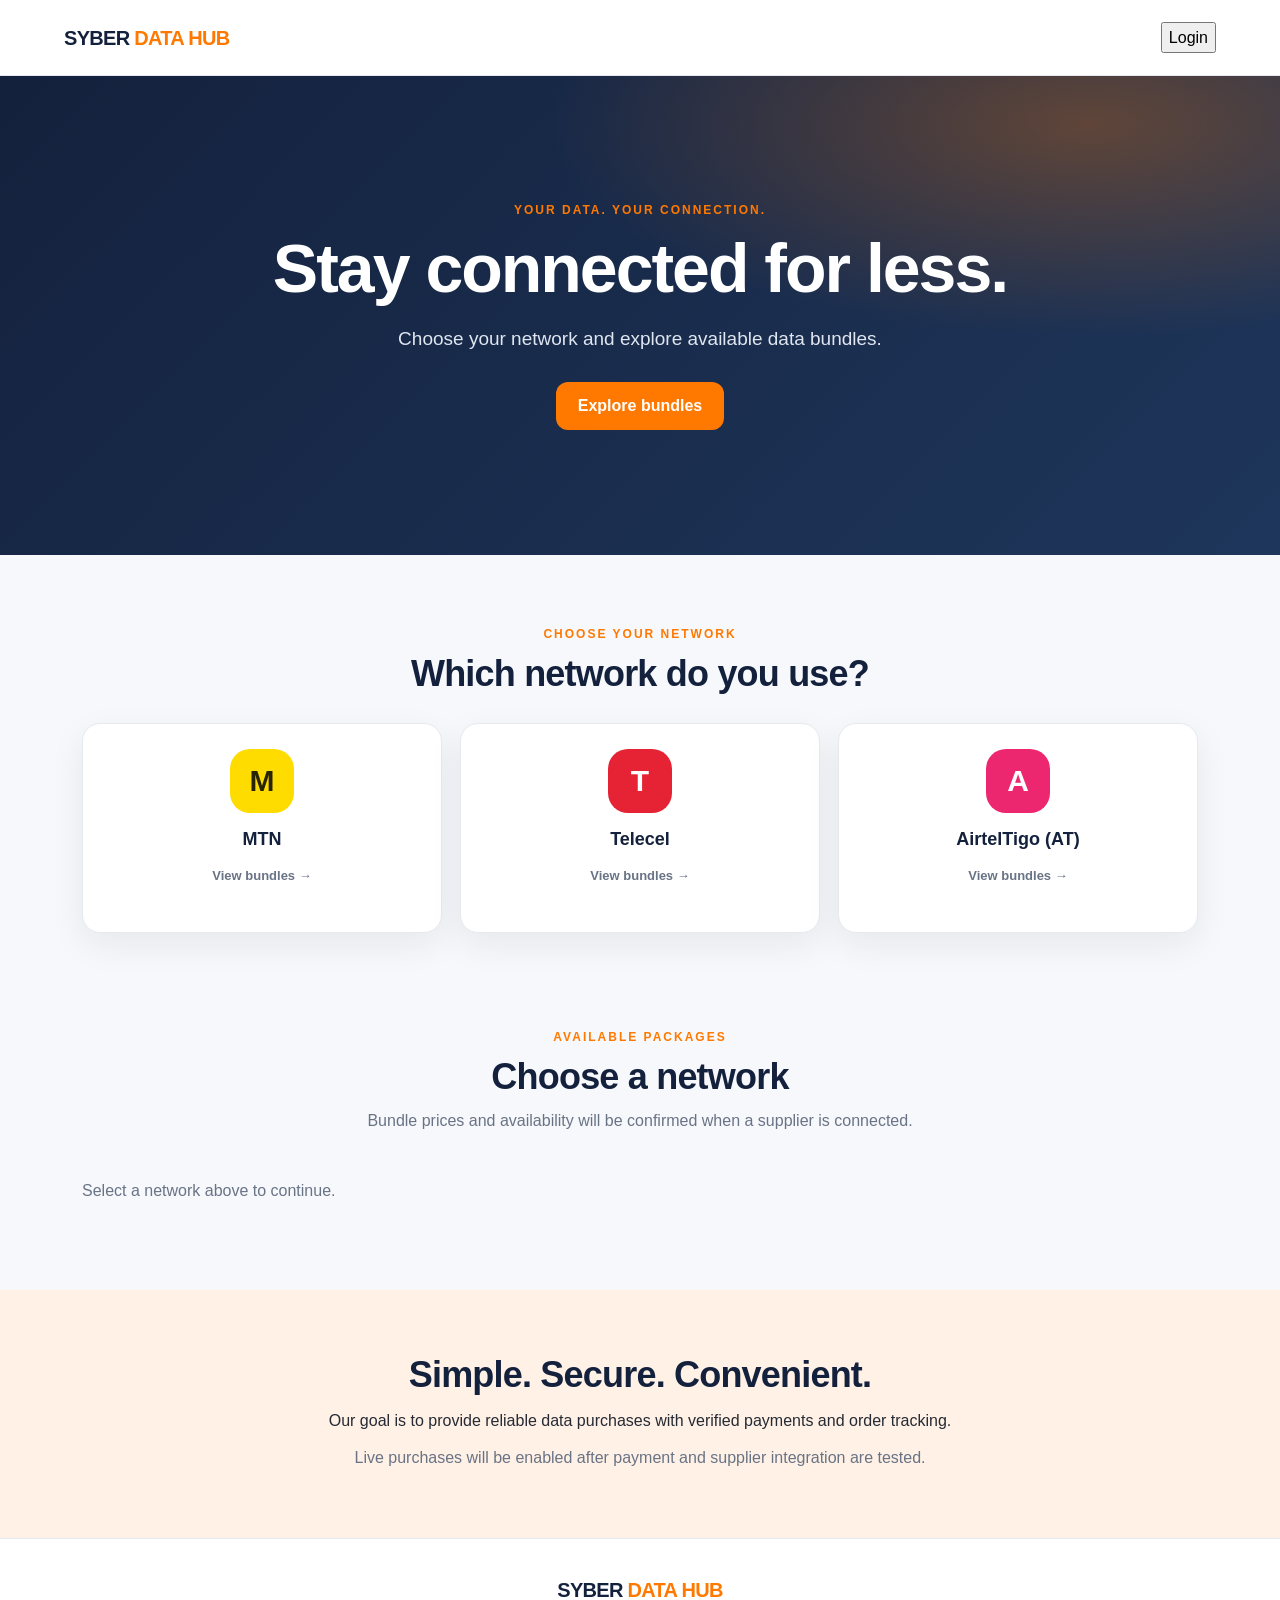
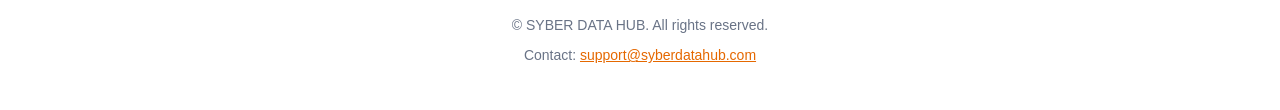
==== commit 8bf73ac2: "Update index.html" ====
--- a/index.html
+++ b/index.html
@@ -14,10 +14,10 @@
     <a class="logo" href="#" aria-label="SYBER DATA HUB home">
       SYBER <span>DATA HUB</span>
     </a>
-   
-<!-- Customer Login and Registration Modal -->
-<div id="authModal" class="auth-modal" hidden>
-  <div class="auth-box">
+   <button id="loginBtn">Login</button>
+   <!-- Customer Login and Registration Modal -->
+   <div id="authModal" class="auth-modal" hidden>
+   <div class="auth-box">
     <button type="button" id="closeAuthBtn" aria-label="Close">✕</button>
 
     <h2 id="authTitle">Customer Login</h2>
